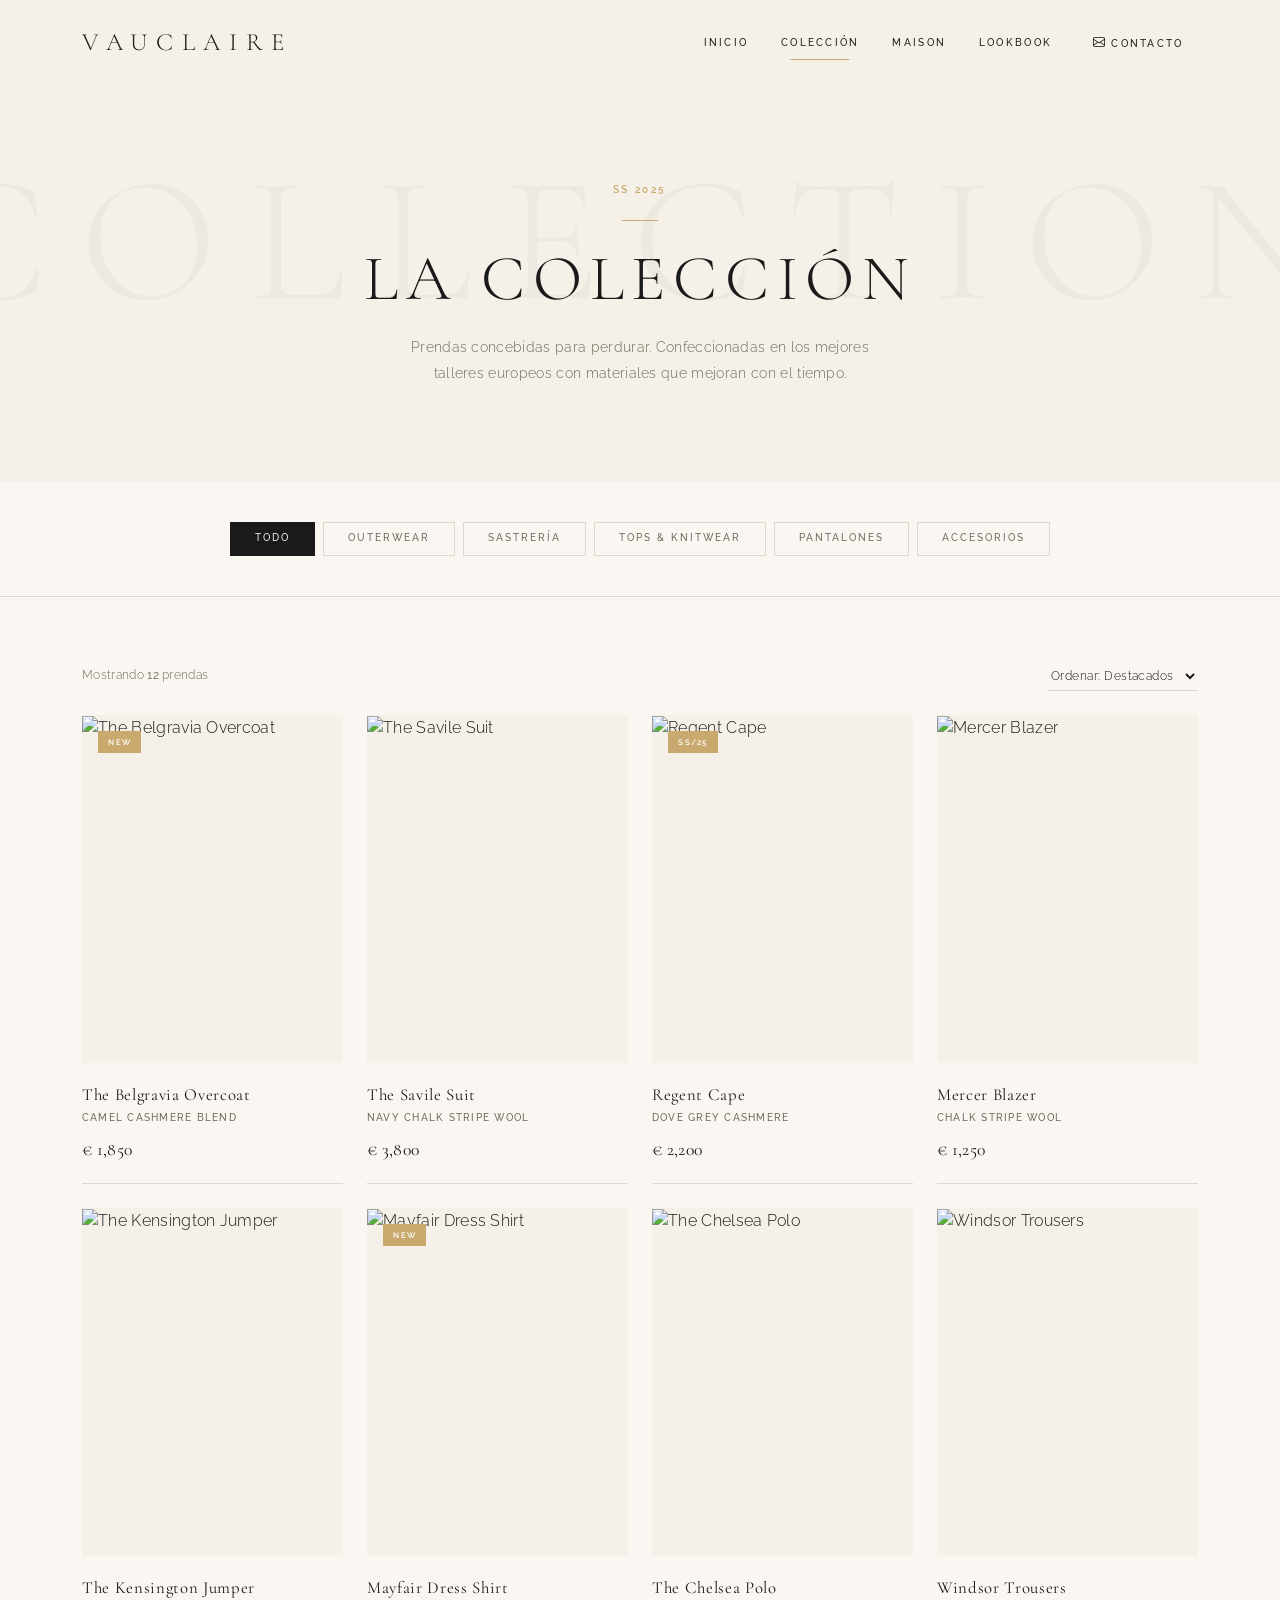
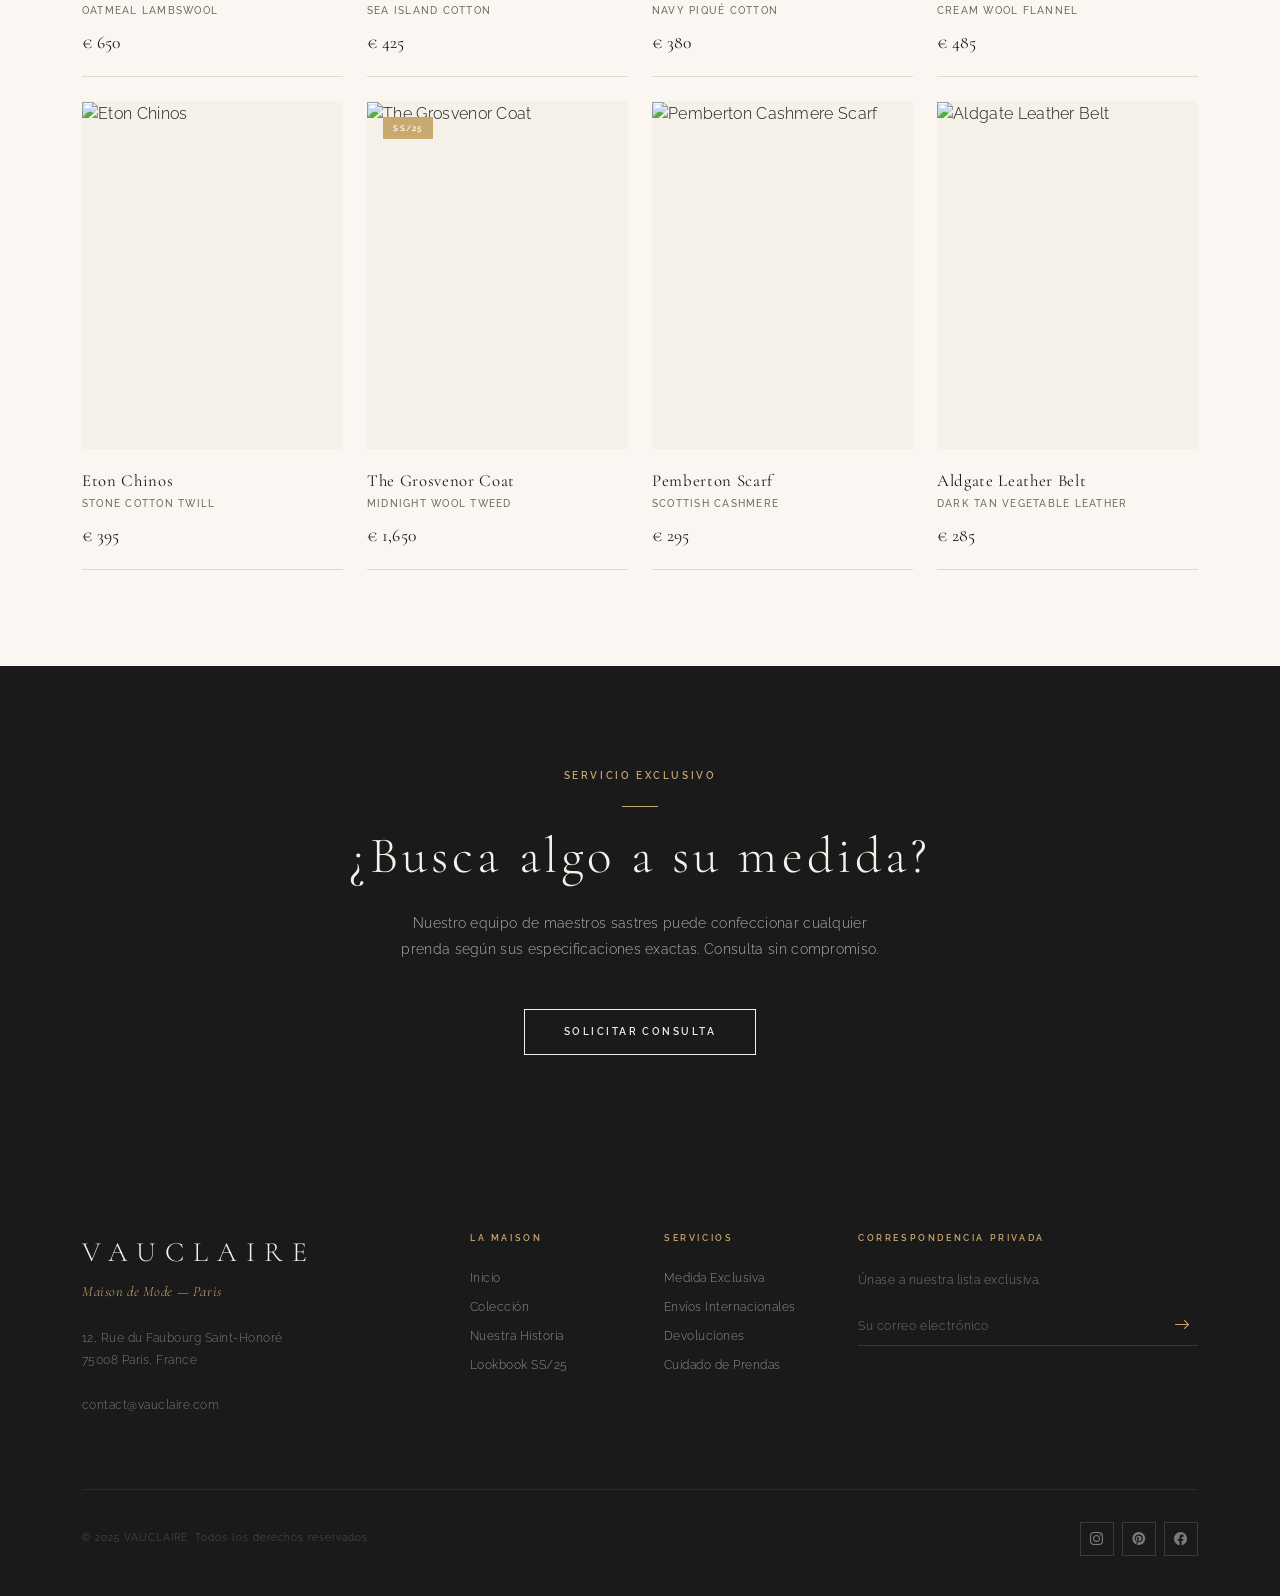
==== catalogo.html @ 4f6cea2f "feat: sitio VAUCLAIRE - tienda de ropa old money con Bootstrap 5 - Landing page con hero split-scree" ====
<!DOCTYPE html>
<html lang="es">
<head>
  <meta charset="UTF-8" />
  <meta name="viewport" content="width=device-width, initial-scale=1.0" />
  <meta name="description" content="VAUCLAIRE — Colección SS 2025. Prendas de lujo: abrigos, blazers, knitwear y accesorios premium." />
  <title>Colección — VAUCLAIRE</title>

  <link href="https://cdn.jsdelivr.net/npm/bootstrap@5.3.2/dist/css/bootstrap.min.css" rel="stylesheet" />
  <link href="https://cdn.jsdelivr.net/npm/bootstrap-icons@1.11.3/font/bootstrap-icons.min.css" rel="stylesheet" />
  <link href="https://fonts.googleapis.com/css2?family=Cormorant+Garamond:ital,wght@0,300;0,400;0,600;1,300;1,400&family=Raleway:wght@300;400;500;600&display=swap" rel="stylesheet" />
  <link href="css/style.css" rel="stylesheet" />
</head>
<body>

  <!-- NAVBAR -->
  <nav class="navbar navbar-expand-lg navbar-vauclaire fixed-top">
    <div class="container">
      <a class="brand-logo" href="index.html">VAUCLAIRE</a>
      <button class="nav-toggler d-lg-none" type="button"
        data-bs-toggle="collapse" data-bs-target="#mainNav"
        aria-controls="mainNav" aria-expanded="false" aria-label="Menú">
        <span></span><span></span><span></span>
      </button>
      <div class="collapse navbar-collapse" id="mainNav">
        <ul class="navbar-nav ms-auto align-items-lg-center gap-lg-1">
          <li class="nav-item"><a class="nav-link" href="index.html">Inicio</a></li>
          <li class="nav-item"><a class="nav-link active" href="catalogo.html">Colección</a></li>
          <li class="nav-item"><a class="nav-link" href="nosotros.html">Maison</a></li>
          <li class="nav-item"><a class="nav-link" href="lookbook.html">Lookbook</a></li>
          <li class="nav-item ms-lg-2"><a class="nav-link" href="index.html#contacto"><i class="bi bi-envelope me-1" style="font-size:0.75rem;"></i>Contacto</a></li>
        </ul>
      </div>
    </div>
  </nav>

  <!-- PAGE HEADER -->
  <header class="page-header">
    <span class="page-header-ghost" aria-hidden="true">COLLECTION</span>
    <div class="container position-relative" style="z-index:1;">
      <span class="label-caps">SS 2025</span>
      <div class="divider-gold"></div>
      <h1 class="page-header-title">La Colección</h1>
      <p class="body-text mt-3 mx-auto" style="max-width:480px;">
        Prendas concebidas para perdurar. Confeccionadas en los mejores talleres
        europeos con materiales que mejoran con el tiempo.
      </p>
    </div>
  </header>

  <!-- FILTER BAR -->
  <section class="bg-cream-light py-0" style="border-bottom:1px solid var(--border);">
    <div class="container">
      <div class="filter-bar" role="group" aria-label="Filtros de categoría">
        <button class="filter-btn active" data-filter="all">Todo</button>
        <button class="filter-btn" data-filter="outerwear">Outerwear</button>
        <button class="filter-btn" data-filter="formal">Sastrería</button>
        <button class="filter-btn" data-filter="tops">Tops &amp; Knitwear</button>
        <button class="filter-btn" data-filter="bottoms">Pantalones</button>
        <button class="filter-btn" data-filter="accessories">Accesorios</button>
      </div>
    </div>
  </section>

  <!-- PRODUCT GRID -->
  <section class="bg-cream-light py-5" style="padding: 4rem 0 6rem !important;">
    <div class="container">

      <!-- Sort bar -->
      <div class="d-flex justify-content-between align-items-center mb-4 fade-up">
        <p class="body-text mb-0" style="font-size:0.75rem;">
          Mostrando <strong id="productCount">12</strong> prendas
        </p>
        <select class="form-v" style="width:auto;font-size:0.72rem;padding:0.4rem 0;cursor:pointer;">
          <option>Ordenar: Destacados</option>
          <option>Precio: Mayor a Menor</option>
          <option>Precio: Menor a Mayor</option>
          <option>Nuevos Primero</option>
        </select>
      </div>

      <div class="row g-4" id="productGrid">

        <!-- 1 -->
        <div class="col-lg-3 col-md-4 col-6 catalog-item fade-up" data-category="outerwear">
          <div class="product-card">
            <div class="product-img-wrap">
              <span class="product-badge">New</span>
              <img src="https://images.unsplash.com/photo-1539109136881-3be0616acf4b?auto=format&fit=crop&w=500&h=667&q=85" alt="The Belgravia Overcoat" loading="lazy" />
              <a href="#" class="product-actions">Añadir al Deseo</a>
            </div>
            <div class="product-info">
              <p class="product-name">The Belgravia Overcoat</p>
              <p class="product-material">Camel Cashmere Blend</p>
              <span class="product-price">€ 1,850</span>
            </div>
          </div>
        </div>

        <!-- 2 -->
        <div class="col-lg-3 col-md-4 col-6 catalog-item fade-up fade-up-d1" data-category="formal">
          <div class="product-card">
            <div class="product-img-wrap">
              <img src="https://images.unsplash.com/photo-1617922001439-4a2e6562f328?auto=format&fit=crop&w=500&h=667&q=85" alt="The Savile Suit" loading="lazy" />
              <a href="#" class="product-actions">Añadir al Deseo</a>
            </div>
            <div class="product-info">
              <p class="product-name">The Savile Suit</p>
              <p class="product-material">Navy Chalk Stripe Wool</p>
              <span class="product-price">€ 3,800</span>
            </div>
          </div>
        </div>

        <!-- 3 -->
        <div class="col-lg-3 col-md-4 col-6 catalog-item fade-up fade-up-d2" data-category="outerwear">
          <div class="product-card">
            <div class="product-img-wrap">
              <span class="product-badge">SS/25</span>
              <img src="https://images.unsplash.com/photo-1515886657613-9f3515b0c78f?auto=format&fit=crop&w=500&h=667&q=85" alt="Regent Cape" loading="lazy" />
              <a href="#" class="product-actions">Añadir al Deseo</a>
            </div>
            <div class="product-info">
              <p class="product-name">Regent Cape</p>
              <p class="product-material">Dove Grey Cashmere</p>
              <span class="product-price">€ 2,200</span>
            </div>
          </div>
        </div>

        <!-- 4 -->
        <div class="col-lg-3 col-md-4 col-6 catalog-item fade-up fade-up-d3" data-category="formal">
          <div class="product-card">
            <div class="product-img-wrap">
              <img src="https://images.unsplash.com/photo-1507003211169-0a1dd7228f2d?auto=format&fit=crop&w=500&h=667&q=85" alt="Mercer Blazer" loading="lazy" />
              <a href="#" class="product-actions">Añadir al Deseo</a>
            </div>
            <div class="product-info">
              <p class="product-name">Mercer Blazer</p>
              <p class="product-material">Chalk Stripe Wool</p>
              <span class="product-price">€ 1,250</span>
            </div>
          </div>
        </div>

        <!-- 5 -->
        <div class="col-lg-3 col-md-4 col-6 catalog-item fade-up" data-category="tops">
          <div class="product-card">
            <div class="product-img-wrap">
              <img src="https://images.unsplash.com/photo-1490481651871-ab68de25d43d?auto=format&fit=crop&w=500&h=667&q=85" alt="The Kensington Jumper" loading="lazy" />
              <a href="#" class="product-actions">Añadir al Deseo</a>
            </div>
            <div class="product-info">
              <p class="product-name">The Kensington Jumper</p>
              <p class="product-material">Oatmeal Lambswool</p>
              <span class="product-price">€ 650</span>
            </div>
          </div>
        </div>

        <!-- 6 -->
        <div class="col-lg-3 col-md-4 col-6 catalog-item fade-up fade-up-d1" data-category="tops">
          <div class="product-card">
            <div class="product-img-wrap">
              <span class="product-badge">New</span>
              <img src="https://images.unsplash.com/photo-1469334031218-e382a71b716b?auto=format&fit=crop&w=500&h=667&q=85" alt="Mayfair Dress Shirt" loading="lazy" />
              <a href="#" class="product-actions">Añadir al Deseo</a>
            </div>
            <div class="product-info">
              <p class="product-name">Mayfair Dress Shirt</p>
              <p class="product-material">Sea Island Cotton</p>
              <span class="product-price">€ 425</span>
            </div>
          </div>
        </div>

        <!-- 7 -->
        <div class="col-lg-3 col-md-4 col-6 catalog-item fade-up fade-up-d2" data-category="tops">
          <div class="product-card">
            <div class="product-img-wrap">
              <img src="https://images.unsplash.com/photo-1485230895905-ec40ba36b9bc?auto=format&fit=crop&w=500&h=667&q=85" alt="The Chelsea Polo" loading="lazy" />
              <a href="#" class="product-actions">Añadir al Deseo</a>
            </div>
            <div class="product-info">
              <p class="product-name">The Chelsea Polo</p>
              <p class="product-material">Navy Piqué Cotton</p>
              <span class="product-price">€ 380</span>
            </div>
          </div>
        </div>

        <!-- 8 -->
        <div class="col-lg-3 col-md-4 col-6 catalog-item fade-up fade-up-d3" data-category="bottoms">
          <div class="product-card">
            <div class="product-img-wrap">
              <img src="https://images.unsplash.com/photo-1558618666-fcd25c85cd64?auto=format&fit=crop&w=500&h=667&q=85" alt="Windsor Trousers" loading="lazy" />
              <a href="#" class="product-actions">Añadir al Deseo</a>
            </div>
            <div class="product-info">
              <p class="product-name">Windsor Trousers</p>
              <p class="product-material">Cream Wool Flannel</p>
              <span class="product-price">€ 485</span>
            </div>
          </div>
        </div>

        <!-- 9 -->
        <div class="col-lg-3 col-md-4 col-6 catalog-item fade-up" data-category="bottoms">
          <div class="product-card">
            <div class="product-img-wrap">
              <img src="https://images.unsplash.com/photo-1521572163474-6864f9cf17ab?auto=format&fit=crop&w=500&h=667&q=85" alt="Eton Chinos" loading="lazy" />
              <a href="#" class="product-actions">Añadir al Deseo</a>
            </div>
            <div class="product-info">
              <p class="product-name">Eton Chinos</p>
              <p class="product-material">Stone Cotton Twill</p>
              <span class="product-price">€ 395</span>
            </div>
          </div>
        </div>

        <!-- 10 -->
        <div class="col-lg-3 col-md-4 col-6 catalog-item fade-up fade-up-d1" data-category="outerwear">
          <div class="product-card">
            <div class="product-img-wrap">
              <span class="product-badge">SS/25</span>
              <img src="https://images.unsplash.com/photo-1544022613-e87ca65cd4f6?auto=format&fit=crop&w=500&h=667&q=85" alt="The Grosvenor Coat" loading="lazy" />
              <a href="#" class="product-actions">Añadir al Deseo</a>
            </div>
            <div class="product-info">
              <p class="product-name">The Grosvenor Coat</p>
              <p class="product-material">Midnight Wool Tweed</p>
              <span class="product-price">€ 1,650</span>
            </div>
          </div>
        </div>

        <!-- 11 -->
        <div class="col-lg-3 col-md-4 col-6 catalog-item fade-up fade-up-d2" data-category="accessories">
          <div class="product-card">
            <div class="product-img-wrap">
              <img src="https://images.unsplash.com/photo-1548036328-c9fa89d128fa?auto=format&fit=crop&w=500&h=667&q=85" alt="Pemberton Cashmere Scarf" loading="lazy" />
              <a href="#" class="product-actions">Añadir al Deseo</a>
            </div>
            <div class="product-info">
              <p class="product-name">Pemberton Scarf</p>
              <p class="product-material">Scottish Cashmere</p>
              <span class="product-price">€ 295</span>
            </div>
          </div>
        </div>

        <!-- 12 -->
        <div class="col-lg-3 col-md-4 col-6 catalog-item fade-up fade-up-d3" data-category="accessories">
          <div class="product-card">
            <div class="product-img-wrap">
              <img src="https://images.unsplash.com/photo-1560769629-975ec94e6a86?auto=format&fit=crop&w=500&h=667&q=85" alt="Aldgate Leather Belt" loading="lazy" />
              <a href="#" class="product-actions">Añadir al Deseo</a>
            </div>
            <div class="product-info">
              <p class="product-name">Aldgate Leather Belt</p>
              <p class="product-material">Dark Tan Vegetable Leather</p>
              <span class="product-price">€ 285</span>
            </div>
          </div>
        </div>

      </div><!-- /row -->
    </div>
  </section>

  <!-- CTA BANNER -->
  <section class="quote-band">
    <div class="container text-center fade-up">
      <span class="label-caps">Servicio Exclusivo</span>
      <div class="divider-gold"></div>
      <h2 class="section-title-light mb-4">¿Busca algo a su medida?</h2>
      <p class="body-text text-cream mx-auto mb-5" style="max-width:480px;color:rgba(245,240,232,0.7) !important;">
        Nuestro equipo de maestros sastres puede confeccionar cualquier prenda
        según sus especificaciones exactas. Consulta sin compromiso.
      </p>
      <a href="index.html#contacto" class="btn-v btn-v-cream">Solicitar Consulta</a>
    </div>
  </section>

  <!-- FOOTER -->
  <footer class="footer-v">
    <div class="container">
      <div class="row g-5">
        <div class="col-lg-4 col-md-6">
          <span class="footer-brand">VAUCLAIRE</span>
          <p class="footer-tagline mb-4">Maison de Mode — Paris</p>
          <p class="footer-address">
            12, Rue du Faubourg Saint-Honoré<br>
            75008 Paris, France<br><br>
            contact@vauclaire.com
          </p>
        </div>
        <div class="col-lg-2 col-md-6">
          <span class="footer-heading">La Maison</span>
          <a class="footer-link" href="index.html">Inicio</a>
          <a class="footer-link" href="catalogo.html">Colección</a>
          <a class="footer-link" href="nosotros.html">Nuestra Historia</a>
          <a class="footer-link" href="lookbook.html">Lookbook SS/25</a>
        </div>
        <div class="col-lg-2 col-md-6">
          <span class="footer-heading">Servicios</span>
          <a class="footer-link" href="#">Medida Exclusiva</a>
          <a class="footer-link" href="#">Envíos Internacionales</a>
          <a class="footer-link" href="#">Devoluciones</a>
          <a class="footer-link" href="#">Cuidado de Prendas</a>
        </div>
        <div class="col-lg-4 col-md-6">
          <span class="footer-heading">Correspondencia Privada</span>
          <p class="footer-address mb-3">Únase a nuestra lista exclusiva.</p>
          <div class="d-flex" style="border-bottom:1px solid rgba(245,240,232,0.15);">
            <input type="email" placeholder="Su correo electrónico"
              style="background:transparent;border:none;color:var(--cream);font-family:var(--font-sans);font-size:0.78rem;font-weight:300;letter-spacing:0.05em;padding:0.6rem 0;outline:none;flex:1;" />
            <button style="background:transparent;border:none;color:var(--gold);cursor:pointer;padding:0 0.5rem;">
              <i class="bi bi-arrow-right"></i>
            </button>
          </div>
        </div>
      </div>
      <div class="footer-bottom d-flex flex-column flex-md-row justify-content-between align-items-center gap-3">
        <p class="footer-copy mb-0">© 2025 VAUCLAIRE. Todos los derechos reservados.</p>
        <div class="d-flex">
          <a href="#" class="social-btn"><i class="bi bi-instagram"></i></a>
          <a href="#" class="social-btn"><i class="bi bi-pinterest"></i></a>
          <a href="#" class="social-btn"><i class="bi bi-facebook"></i></a>
        </div>
      </div>
    </div>
  </footer>

  <script src="https://cdn.jsdelivr.net/npm/bootstrap@5.3.2/dist/js/bootstrap.bundle.min.js"></script>
  <script src="js/main.js"></script>
</body>
</html>
---- css/style.css ----
/* =============================================
   VAUCLAIRE — Maison de Mode
   Custom Stylesheet · Bootstrap 5.3
   Old Money · Luxury Minimalism
   ============================================= */

:root {
  --cream:       #F5F0E8;
  --cream-light: #FAF7F2;
  --cream-dark:  #EDE5D8;
  --black:       #1A1A1A;
  --black-soft:  #2C2C2C;
  --gold:        #C9A96E;
  --gold-dark:   #A88850;
  --warm-gray:   #6B6B5A;
  --border:      #E0D8CC;
  --white:       #FFFFFF;

  --font-serif:  'Cormorant Garamond', Georgia, serif;
  --font-sans:   'Raleway', sans-serif;

  --ease-slow: 0.6s cubic-bezier(0.4, 0, 0.2, 1);
  --ease-med:  0.3s cubic-bezier(0.4, 0, 0.2, 1);
}

/* ---- Base ---- */
html { scroll-behavior: smooth; }

body {
  font-family: var(--font-sans);
  background-color: var(--cream-light);
  color: var(--black);
  font-size: 16px;
  font-weight: 300;
  letter-spacing: 0.02em;
  overflow-x: hidden;
}

/* ---- Typography ---- */
h1, h2, h3, h4, h5, h6 {
  font-family: var(--font-serif);
  font-weight: 300;
  letter-spacing: 0.05em;
  line-height: 1.2;
}

.label-caps {
  font-family: var(--font-sans);
  font-size: 0.65rem;
  font-weight: 600;
  letter-spacing: 0.25em;
  text-transform: uppercase;
  color: var(--gold);
}

.section-title {
  font-family: var(--font-serif);
  font-size: clamp(2rem, 4vw, 3.2rem);
  font-weight: 300;
  letter-spacing: 0.08em;
  color: var(--black);
  line-height: 1.15;
}

.section-title-light {
  font-family: var(--font-serif);
  font-size: clamp(2rem, 4vw, 3.2rem);
  font-weight: 300;
  letter-spacing: 0.08em;
  color: var(--cream);
  line-height: 1.15;
}

.body-text {
  font-size: 0.9rem;
  font-weight: 300;
  line-height: 1.8;
  color: var(--warm-gray);
}

/* ---- Dividers ---- */
.divider-gold {
  width: 36px;
  height: 1px;
  background: var(--gold);
  display: block;
  margin: 1.25rem auto;
}

.divider-gold-left {
  width: 36px;
  height: 1px;
  background: var(--gold);
  display: block;
  margin: 1.25rem 0;
}

/* ---- Navbar ---- */
.navbar-vauclaire {
  background: transparent;
  padding: 1.5rem 0;
  transition: background var(--ease-med), padding var(--ease-med), box-shadow var(--ease-med);
  z-index: 1050;
}

.navbar-vauclaire.scrolled {
  background: var(--cream);
  padding: 0.8rem 0;
  box-shadow: 0 1px 0 var(--border);
}

.brand-logo {
  font-family: var(--font-serif);
  font-size: 1.55rem;
  font-weight: 300;
  letter-spacing: 0.35em;
  color: var(--black) !important;
  text-decoration: none;
  text-transform: uppercase;
}

.navbar-vauclaire .nav-link {
  font-family: var(--font-sans);
  font-size: 0.65rem;
  font-weight: 500;
  letter-spacing: 0.22em;
  text-transform: uppercase;
  color: var(--black) !important;
  padding: 0.5rem 0.9rem !important;
  position: relative;
  transition: color var(--ease-med);
}

.navbar-vauclaire .nav-link::after {
  content: '';
  position: absolute;
  bottom: -2px;
  left: 50%;
  transform: translateX(-50%);
  width: 0;
  height: 1px;
  background: var(--gold);
  transition: width var(--ease-med);
}

.navbar-vauclaire .nav-link:hover::after,
.navbar-vauclaire .nav-link.active::after {
  width: 55%;
}

.nav-toggler {
  background: none;
  border: none;
  padding: 0;
  cursor: pointer;
}

.nav-toggler span {
  display: block;
  background: var(--black);
  height: 1px;
  margin: 6px 0;
  transition: width var(--ease-med);
}

.nav-toggler span:nth-child(1) { width: 24px; }
.nav-toggler span:nth-child(2) { width: 24px; }
.nav-toggler span:nth-child(3) { width: 16px; }
.nav-toggler:hover span { width: 24px !important; }

/* ---- Buttons ---- */
.btn-v {
  font-family: var(--font-sans);
  font-size: 0.62rem;
  font-weight: 600;
  letter-spacing: 0.25em;
  text-transform: uppercase;
  color: var(--black);
  background: transparent;
  border: 1px solid var(--black);
  padding: 0.9rem 2.4rem;
  border-radius: 0;
  transition: all var(--ease-med);
  text-decoration: none;
  display: inline-block;
  cursor: pointer;
}

.btn-v:hover, .btn-v:focus {
  background: var(--black);
  color: var(--cream);
}

.btn-v-gold {
  color: var(--gold);
  border-color: var(--gold);
}

.btn-v-gold:hover, .btn-v-gold:focus {
  background: var(--gold);
  color: var(--white);
  border-color: var(--gold);
}

.btn-v-solid {
  background: var(--black);
  color: var(--cream);
  border-color: var(--black);
}

.btn-v-solid:hover, .btn-v-solid:focus {
  background: transparent;
  color: var(--black);
}

.btn-v-cream {
  color: var(--cream);
  border-color: var(--cream);
}

.btn-v-cream:hover, .btn-v-cream:focus {
  background: var(--cream);
  color: var(--black);
}

/* ===========================
   HERO
   =========================== */
#hero {
  min-height: 100vh;
  display: flex;
  overflow: hidden;
}

.hero-text-col {
  flex: 0 0 50%;
  max-width: 50%;
  background-color: var(--cream);
  display: flex;
  flex-direction: column;
  justify-content: center;
  padding: 9rem 7% 5rem 8%;
  position: relative;
}

.hero-est {
  font-family: var(--font-sans);
  font-size: 0.6rem;
  font-weight: 600;
  letter-spacing: 0.3em;
  text-transform: uppercase;
  color: var(--gold);
  margin-bottom: 2rem;
}

.hero-brand {
  font-family: var(--font-serif);
  font-size: clamp(3.5rem, 6vw, 7rem);
  font-weight: 300;
  letter-spacing: 0.12em;
  text-transform: uppercase;
  line-height: 0.95;
  color: var(--black);
  margin-bottom: 1.5rem;
}

.hero-subtitle {
  font-family: var(--font-serif);
  font-style: italic;
  font-size: clamp(1rem, 1.8vw, 1.25rem);
  color: var(--warm-gray);
  letter-spacing: 0.03em;
  line-height: 1.5;
  margin-bottom: 2.5rem;
  max-width: 380px;
}

.hero-image-col {
  flex: 0 0 50%;
  max-width: 50%;
  position: relative;
  overflow: hidden;
  background-color: var(--black-soft);
}

.hero-image-col img {
  width: 100%;
  height: 100%;
  object-fit: cover;
  object-position: center top;
  transition: transform 1s ease;
}

.hero-image-col:hover img {
  transform: scale(1.04);
}

.hero-img-overlay {
  position: absolute;
  inset: 0;
  background: linear-gradient(135deg, rgba(26,26,26,0.12) 0%, transparent 60%);
  pointer-events: none;
}

.hero-scroll-hint {
  position: absolute;
  bottom: 2.5rem;
  left: 0;
  right: 0;
  display: flex;
  flex-direction: column;
  align-items: center;
  gap: 0.5rem;
  opacity: 0.5;
}

.hero-scroll-hint span {
  font-size: 0.55rem;
  letter-spacing: 0.22em;
  text-transform: uppercase;
  font-weight: 500;
  color: var(--warm-gray);
}

.hero-scroll-line {
  width: 1px;
  height: 40px;
  background: var(--gold);
  animation: scrollLine 1.8s ease-in-out infinite;
}

@keyframes scrollLine {
  0%, 100% { transform: scaleY(0); transform-origin: top; }
  50% { transform: scaleY(1); transform-origin: top; }
}

/* ===========================
   TAGLINE BAND
   =========================== */
.tagline-band {
  background: var(--black);
  padding: 1.25rem 0;
  overflow: hidden;
  white-space: nowrap;
}

.tagline-scroll {
  display: inline-block;
  animation: marquee 30s linear infinite;
  font-family: var(--font-serif);
  font-style: italic;
  font-size: 0.85rem;
  letter-spacing: 0.08em;
  color: rgba(245, 240, 232, 0.45);
}

.tagline-scroll span {
  color: var(--gold);
  margin: 0 2rem;
}

@keyframes marquee {
  from { transform: translateX(0); }
  to   { transform: translateX(-50%); }
}

/* ===========================
   PARALLAX CARDS
   =========================== */
.parallax-section {
  background-color: var(--cream-light);
  padding: 6rem 0;
}

.parallax-card {
  position: relative;
  height: 68vh;
  min-height: 420px;
  overflow: hidden;
  cursor: pointer;
}

.parallax-bg {
  position: absolute;
  inset: -20% 0;
  background-size: cover;
  background-position: center;
  background-attachment: fixed;
  transition: transform var(--ease-slow);
  width: 100%;
  height: 140%;
}

.parallax-overlay {
  position: absolute;
  inset: 0;
  background: linear-gradient(
    to top,
    rgba(26, 26, 26, 0.88) 0%,
    rgba(26, 26, 26, 0.3) 55%,
    rgba(26, 26, 26, 0.05) 100%
  );
  transition: background var(--ease-med);
}

.parallax-card:hover .parallax-overlay {
  background: linear-gradient(
    to top,
    rgba(26, 26, 26, 0.93) 0%,
    rgba(26, 26, 26, 0.45) 55%,
    rgba(26, 26, 26, 0.12) 100%
  );
}

.parallax-content {
  position: absolute;
  bottom: 2.5rem;
  left: 2rem;
  right: 2rem;
  z-index: 2;
  transform: translateY(8px);
  transition: transform var(--ease-med);
}

.parallax-card:hover .parallax-content {
  transform: translateY(0);
}

.parallax-cat {
  font-family: var(--font-sans);
  font-size: 0.58rem;
  font-weight: 600;
  letter-spacing: 0.25em;
  text-transform: uppercase;
  color: var(--gold);
  margin-bottom: 0.6rem;
  display: block;
}

.parallax-content h3 {
  font-family: var(--font-serif);
  font-size: clamp(1.5rem, 3vw, 2rem);
  font-weight: 300;
  letter-spacing: 0.07em;
  color: var(--white);
  margin-bottom: 0.8rem;
}

.parallax-content p {
  font-size: 0.82rem;
  font-weight: 300;
  color: rgba(245, 240, 232, 0.75);
  line-height: 1.65;
  margin-bottom: 1.25rem;
  max-width: 300px;
}

/* ===========================
   FEATURED PRODUCTS
   =========================== */
.product-card {
  border: none;
  border-radius: 0;
  background: transparent;
  transition: transform var(--ease-med);
}

.product-card:hover {
  transform: translateY(-5px);
}

.product-img-wrap {
  overflow: hidden;
  aspect-ratio: 3 / 4;
  background-color: var(--cream);
  position: relative;
}

.product-img-wrap img {
  width: 100%;
  height: 100%;
  object-fit: cover;
  transition: transform var(--ease-slow);
}

.product-card:hover .product-img-wrap img {
  transform: scale(1.06);
}

.product-badge {
  position: absolute;
  top: 1rem;
  left: 1rem;
  background: var(--gold);
  color: var(--white);
  font-family: var(--font-sans);
  font-size: 0.52rem;
  font-weight: 600;
  letter-spacing: 0.14em;
  text-transform: uppercase;
  padding: 0.3rem 0.65rem;
}

.product-actions {
  position: absolute;
  bottom: 0;
  left: 0;
  right: 0;
  background: var(--black);
  color: var(--cream);
  font-family: var(--font-sans);
  font-size: 0.6rem;
  font-weight: 600;
  letter-spacing: 0.2em;
  text-transform: uppercase;
  text-align: center;
  padding: 0.9rem;
  transform: translateY(100%);
  transition: transform var(--ease-med);
  text-decoration: none;
}

.product-card:hover .product-actions {
  transform: translateY(0);
}

.product-info {
  padding: 1.2rem 0;
  border-bottom: 1px solid var(--border);
}

.product-name {
  font-family: var(--font-serif);
  font-size: 1.05rem;
  font-weight: 400;
  letter-spacing: 0.04em;
  color: var(--black);
  margin-bottom: 0.2rem;
}

.product-material {
  font-family: var(--font-sans);
  font-size: 0.65rem;
  font-weight: 500;
  letter-spacing: 0.12em;
  text-transform: uppercase;
  color: var(--warm-gray);
  margin-bottom: 0.7rem;
}

.product-price {
  font-family: var(--font-serif);
  font-size: 1.1rem;
  font-weight: 400;
  color: var(--black);
}

/* ===========================
   QUOTE BAND
   =========================== */
.quote-band {
  background: var(--black);
  padding: 6rem 0;
  text-align: center;
}

.quote-band blockquote {
  font-family: var(--font-serif);
  font-style: italic;
  font-size: clamp(1.3rem, 2.8vw, 2rem);
  font-weight: 300;
  color: var(--cream);
  letter-spacing: 0.04em;
  line-height: 1.7;
  max-width: 750px;
  margin: 0 auto;
}

.quote-band cite {
  font-family: var(--font-sans);
  font-size: 0.62rem;
  letter-spacing: 0.22em;
  text-transform: uppercase;
  color: var(--gold);
  font-style: normal;
  display: block;
  margin-top: 1.75rem;
}

/* ===========================
   SPLIT STORY
   =========================== */
.split-story {
  display: grid;
  grid-template-columns: 1fr 1fr;
  min-height: 580px;
}

.split-story-img {
  overflow: hidden;
}

.split-story-img img {
  width: 100%;
  height: 100%;
  object-fit: cover;
  transition: transform var(--ease-slow);
}

.split-story-img:hover img {
  transform: scale(1.04);
}

.split-story-body {
  background: var(--cream);
  display: flex;
  flex-direction: column;
  justify-content: center;
  padding: 6rem 8%;
}

/* ===========================
   CONTACT / NEWSLETTER
   =========================== */
.contact-section {
  background-color: var(--cream-dark);
  padding: 7rem 0;
}

.form-v {
  background: transparent;
  border: none;
  border-bottom: 1px solid var(--border);
  border-radius: 0;
  padding: 0.8rem 0;
  font-family: var(--font-sans);
  font-size: 0.85rem;
  font-weight: 300;
  color: var(--black);
  letter-spacing: 0.04em;
  transition: border-color var(--ease-med);
  width: 100%;
}

.form-v:focus {
  background: transparent;
  box-shadow: none;
  border-bottom-color: var(--gold);
  outline: none;
}

.form-v::placeholder {
  color: var(--warm-gray);
  font-size: 0.75rem;
  letter-spacing: 0.12em;
  text-transform: uppercase;
}

.form-label-v {
  font-family: var(--font-sans);
  font-size: 0.6rem;
  font-weight: 600;
  letter-spacing: 0.22em;
  text-transform: uppercase;
  color: var(--warm-gray);
  margin-bottom: 0.3rem;
  display: block;
}

.form-group-v {
  margin-bottom: 2rem;
}

textarea.form-v {
  resize: none;
  min-height: 90px;
}

/* ===========================
   FOOTER
   =========================== */
.footer-v {
  background-color: var(--black);
  padding: 5rem 0 2.5rem;
}

.footer-brand {
  font-family: var(--font-serif);
  font-size: 1.75rem;
  font-weight: 300;
  letter-spacing: 0.32em;
  color: var(--cream);
  text-transform: uppercase;
  display: block;
  margin-bottom: 0.5rem;
}

.footer-tagline {
  font-family: var(--font-serif);
  font-style: italic;
  color: var(--gold);
  font-size: 0.9rem;
  letter-spacing: 0.04em;
}

.footer-heading {
  font-family: var(--font-sans);
  font-size: 0.58rem;
  font-weight: 600;
  letter-spacing: 0.28em;
  text-transform: uppercase;
  color: var(--gold);
  margin-bottom: 1.5rem;
  display: block;
}

.footer-link {
  font-family: var(--font-sans);
  font-size: 0.78rem;
  font-weight: 300;
  color: rgba(245, 240, 232, 0.55);
  text-decoration: none;
  letter-spacing: 0.04em;
  display: block;
  margin-bottom: 0.65rem;
  transition: color var(--ease-med);
}

.footer-link:hover { color: var(--cream); }

.footer-address {
  font-family: var(--font-sans);
  font-size: 0.78rem;
  font-weight: 300;
  color: rgba(245, 240, 232, 0.45);
  line-height: 1.8;
  letter-spacing: 0.04em;
  font-style: normal;
}

.footer-bottom {
  border-top: 1px solid rgba(245, 240, 232, 0.08);
  padding-top: 2rem;
  margin-top: 3.5rem;
}

.footer-copy {
  font-family: var(--font-sans);
  font-size: 0.62rem;
  font-weight: 300;
  letter-spacing: 0.1em;
  color: rgba(245, 240, 232, 0.28);
}

.social-btn {
  display: inline-flex;
  align-items: center;
  justify-content: center;
  width: 34px;
  height: 34px;
  border: 1px solid rgba(245, 240, 232, 0.15);
  color: rgba(245, 240, 232, 0.45);
  text-decoration: none;
  font-size: 0.8rem;
  transition: all var(--ease-med);
  margin-left: 0.5rem;
}

.social-btn:hover {
  border-color: var(--gold);
  color: var(--gold);
}

/* ===========================
   PAGE HEADER
   =========================== */
.page-header {
  background-color: var(--cream);
  padding: 11rem 0 5rem;
  text-align: center;
  position: relative;
  overflow: hidden;
}

.page-header-ghost {
  position: absolute;
  font-family: var(--font-serif);
  font-size: clamp(5rem, 14vw, 14rem);
  font-weight: 300;
  color: rgba(26, 26, 26, 0.035);
  letter-spacing: 0.18em;
  white-space: nowrap;
  top: 50%;
  left: 50%;
  transform: translate(-50%, -50%);
  pointer-events: none;
  user-select: none;
}

.page-header-title {
  font-family: var(--font-serif);
  font-size: clamp(2.2rem, 5vw, 4rem);
  font-weight: 300;
  letter-spacing: 0.12em;
  text-transform: uppercase;
  color: var(--black);
  position: relative;
  z-index: 1;
}

/* ===========================
   CATALOG
   =========================== */
.filter-bar {
  display: flex;
  flex-wrap: wrap;
  gap: 0.5rem;
  justify-content: center;
  padding: 2.5rem 0;
}

.filter-btn {
  font-family: var(--font-sans);
  font-size: 0.62rem;
  font-weight: 500;
  letter-spacing: 0.2em;
  text-transform: uppercase;
  color: var(--warm-gray);
  background: transparent;
  border: 1px solid var(--border);
  padding: 0.55rem 1.5rem;
  border-radius: 0;
  cursor: pointer;
  transition: all var(--ease-med);
}

.filter-btn:hover,
.filter-btn.active {
  background: var(--black);
  border-color: var(--black);
  color: var(--cream);
}

/* ===========================
   ABOUT PAGE
   =========================== */
.heritage-line {
  position: relative;
  padding-left: 2.5rem;
}

.heritage-line::before {
  content: '';
  position: absolute;
  left: 0;
  top: 0;
  bottom: 0;
  width: 1px;
  background: linear-gradient(to bottom, transparent, var(--border) 10%, var(--border) 90%, transparent);
}

.timeline-item {
  position: relative;
  margin-bottom: 3.5rem;
  padding-left: 0.5rem;
}

.timeline-dot {
  position: absolute;
  left: -2.8rem;
  top: 0.4rem;
  width: 8px;
  height: 8px;
  border-radius: 50%;
  background: var(--gold);
  border: 2px solid var(--cream-light);
  outline: 1px solid var(--gold);
}

.timeline-year {
  font-family: var(--font-serif);
  font-size: 1.6rem;
  font-weight: 300;
  color: var(--gold);
  line-height: 1;
  margin-bottom: 0.4rem;
}

.timeline-title {
  font-family: var(--font-serif);
  font-size: 1.15rem;
  font-weight: 400;
  letter-spacing: 0.04em;
  margin-bottom: 0.5rem;
  color: var(--black);
}

.timeline-text {
  font-size: 0.84rem;
  font-weight: 300;
  color: var(--warm-gray);
  line-height: 1.75;
}

.value-tile {
  text-align: center;
  padding: 3rem 2rem;
  border: 1px solid var(--border);
  background: var(--cream);
  transition: all var(--ease-med);
}

.value-tile:hover {
  border-color: var(--gold);
  transform: translateY(-4px);
  box-shadow: 0 8px 32px rgba(201, 169, 110, 0.12);
}

.value-icon-wrap {
  width: 50px;
  height: 50px;
  margin: 0 auto 1.5rem;
  display: flex;
  align-items: center;
  justify-content: center;
  border: 1px solid var(--gold);
  color: var(--gold);
  font-size: 1.2rem;
}

/* ===========================
   LOOKBOOK
   =========================== */
.look-item {
  overflow: hidden;
  position: relative;
  cursor: pointer;
}

.look-item img {
  width: 100%;
  height: 100%;
  object-fit: cover;
  transition: transform var(--ease-slow);
  display: block;
}

.look-item:hover img {
  transform: scale(1.05);
}

.look-caption {
  position: absolute;
  bottom: 0;
  left: 0;
  right: 0;
  padding: 3rem 1.5rem 1.5rem;
  background: linear-gradient(to top, rgba(26,26,26,0.82) 0%, transparent 100%);
  color: var(--cream);
  opacity: 0;
  transform: translateY(8px);
  transition: all var(--ease-med);
}

.look-item:hover .look-caption {
  opacity: 1;
  transform: translateY(0);
}

.look-caption-number {
  font-family: var(--font-serif);
  font-size: 0.65rem;
  letter-spacing: 0.2em;
  color: var(--gold);
  text-transform: uppercase;
  display: block;
  margin-bottom: 0.3rem;
}

.look-caption-title {
  font-family: var(--font-serif);
  font-size: 1.15rem;
  font-weight: 300;
  letter-spacing: 0.06em;
}

/* ===========================
   HELPERS & UTILITIES
   =========================== */
.text-gold    { color: var(--gold) !important; }
.text-cream   { color: var(--cream) !important; }
.text-warm    { color: var(--warm-gray) !important; }
.bg-cream     { background-color: var(--cream) !important; }
.bg-cream-light { background-color: var(--cream-light) !important; }
.bg-black     { background-color: var(--black) !important; }
.bg-cream-dark { background-color: var(--cream-dark) !important; }
.border-gold  { border-color: var(--gold) !important; }

/* ===========================
   FADE-IN ANIMATIONS
   =========================== */
.fade-up {
  opacity: 0;
  transform: translateY(28px);
  transition: opacity 0.75s ease, transform 0.75s ease;
}

.fade-up.visible {
  opacity: 1;
  transform: none;
}

.fade-up-d1 { transition-delay: 0.1s; }
.fade-up-d2 { transition-delay: 0.2s; }
.fade-up-d3 { transition-delay: 0.3s; }
.fade-up-d4 { transition-delay: 0.4s; }

/* ===========================
   SCROLLBAR
   =========================== */
::-webkit-scrollbar { width: 3px; }
::-webkit-scrollbar-track { background: var(--cream); }
::-webkit-scrollbar-thumb { background: var(--gold); border-radius: 0; }

/* ===========================
   RESPONSIVE
   =========================== */
@media (max-width: 991.98px) {
  #hero {
    flex-direction: column;
  }
  .hero-text-col,
  .hero-image-col {
    flex: 0 0 100%;
    max-width: 100%;
  }
  .hero-text-col {
    padding: 8rem 7% 4rem;
    min-height: 55vh;
  }
  .hero-image-col {
    min-height: 60vw;
  }

  .split-story {
    grid-template-columns: 1fr;
  }
  .split-story-img {
    min-height: 50vw;
  }

  .parallax-bg {
    background-attachment: scroll;
    inset: 0;
    height: 100%;
  }
}

@media (max-width: 767.98px) {
  .hero-brand { font-size: 3rem; }

  .parallax-card {
    height: 55vh;
    min-height: 320px;
  }

  .parallax-content {
    left: 1.5rem;
    right: 1.5rem;
    bottom: 1.5rem;
  }

  .split-story-body {
    padding: 3.5rem 7%;
  }

  .footer-v .row > div {
    margin-bottom: 2.5rem;
  }
}

@media (max-width: 575.98px) {
  .hero-brand { font-size: 2.6rem; }
  .page-header { padding: 9rem 0 3.5rem; }
}
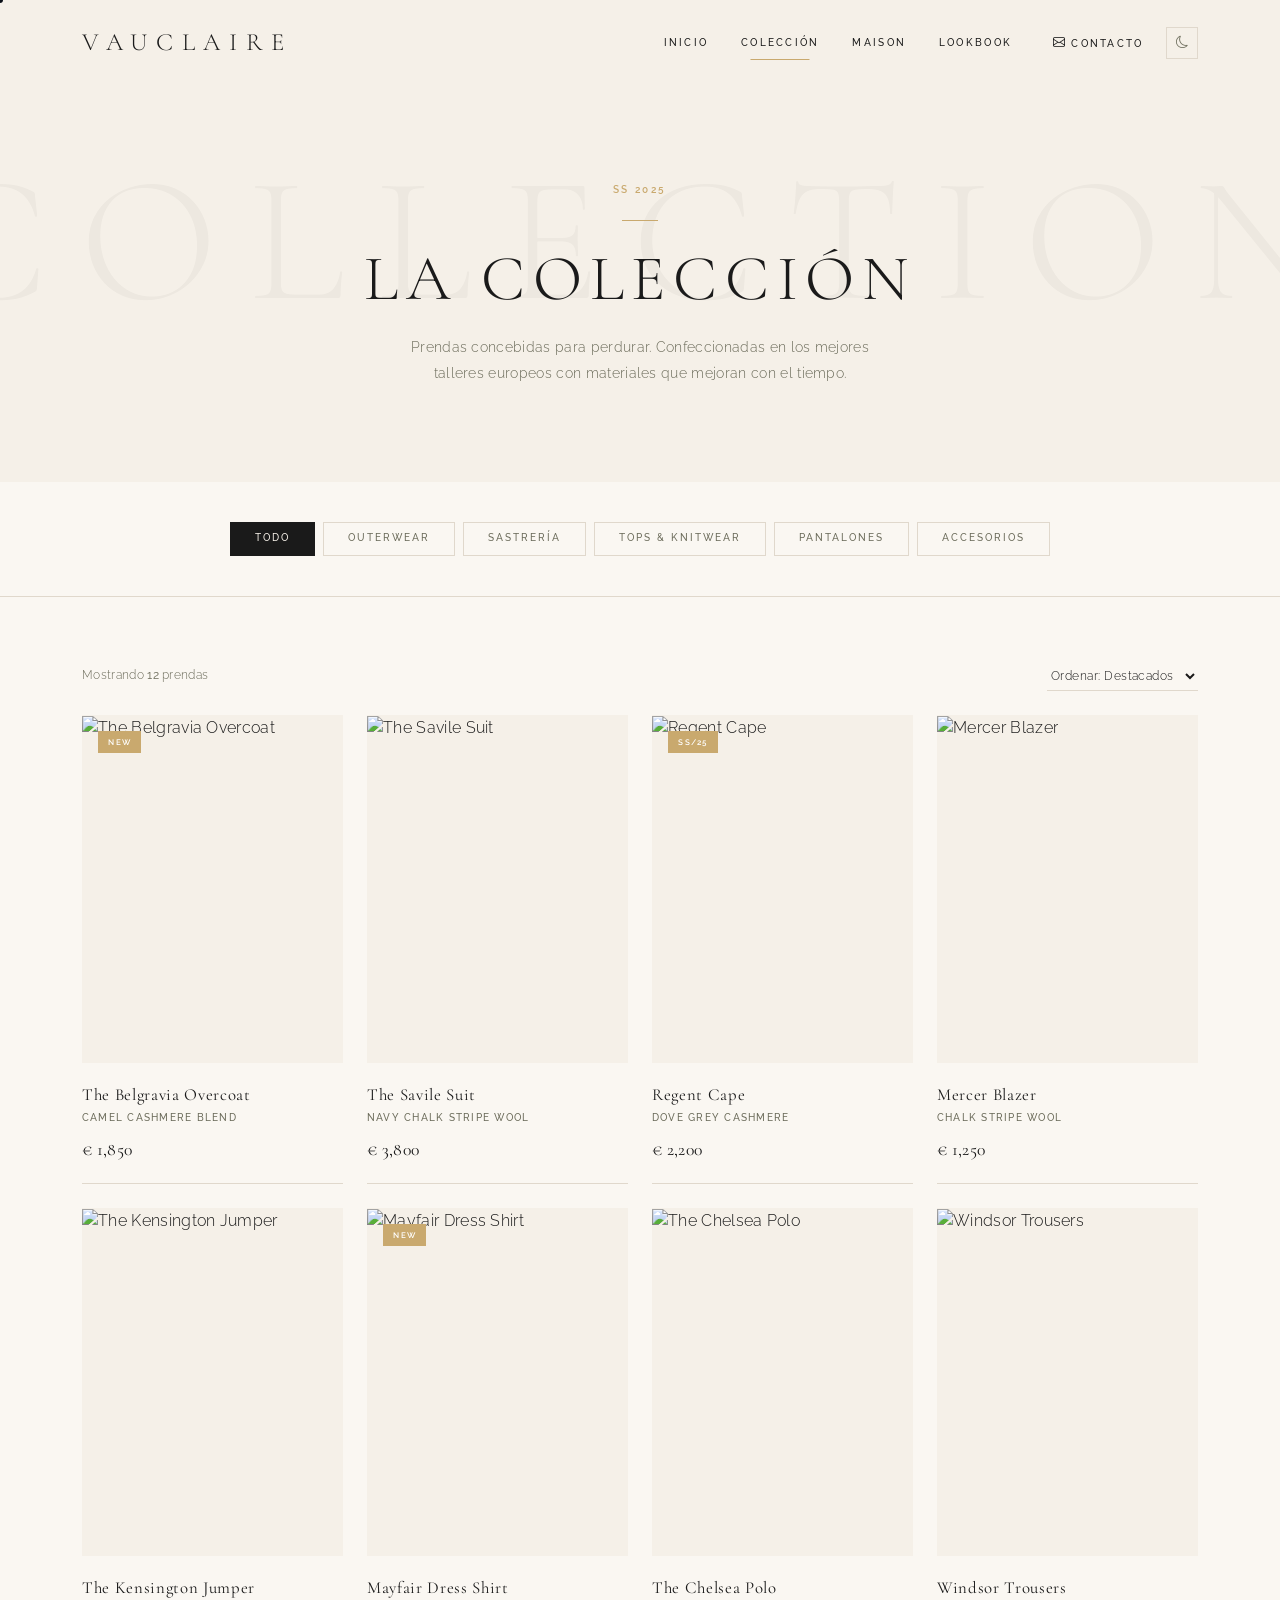
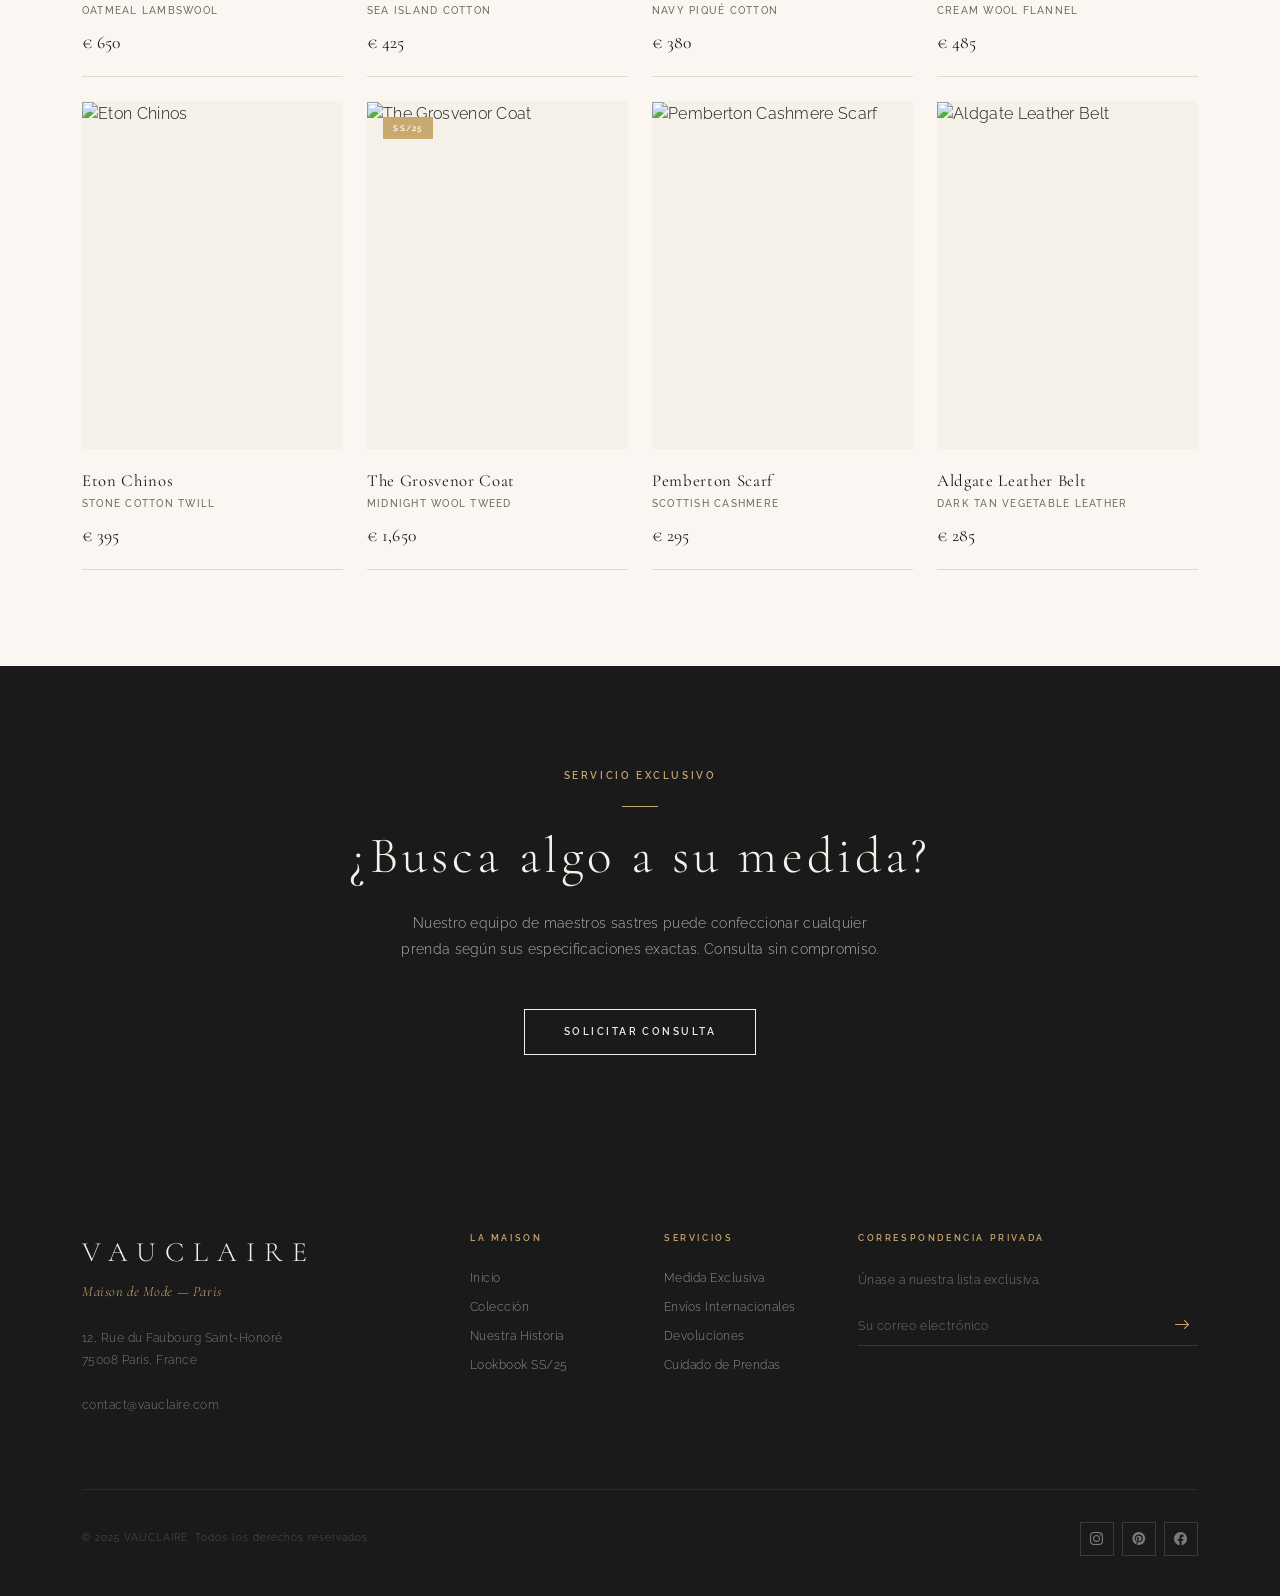
==== commit 14e29b61: "feat: dark mode, cursor mejorado, secciones dinamicas, imagenes corregidas - Cursor rediseñado con m" ====
--- a/catalogo.html
+++ b/catalogo.html
@@ -31,6 +31,9 @@
           <li class="nav-item ms-lg-2"><a class="nav-link" href="index.html#contacto"><i class="bi bi-envelope me-1" style="font-size:0.75rem;"></i>Contacto</a></li>
         </ul>
       </div>
+      <button class="theme-toggle" id="themeToggle" aria-label="Cambiar modo">
+        <i class="bi bi-moon" id="themeIcon"></i>
+      </button>
     </div>
   </nav>
 
--- a/css/style.css
+++ b/css/style.css
@@ -1014,6 +1014,170 @@
 .fade-up-d2 { transition-delay: 0.2s; }
 .fade-up-d3 { transition-delay: 0.3s; }
 .fade-up-d4 { transition-delay: 0.4s; }
+
+/* ===========================
+   CUSTOM CURSOR
+   mix-blend-mode: exclusion → auto-adapts to any background
+   Aparece oscuro sobre fondos claros, claro sobre fondos oscuros
+   =========================== */
+html, html *, html *::before, html *::after {
+  cursor: none !important;
+}
+
+.cursor-ring {
+  position: fixed;
+  top: 0; left: 0;
+  width: 32px;
+  height: 32px;
+  border: 1.5px solid #FFFFFF;
+  border-radius: 50%;
+  pointer-events: none;
+  z-index: 999999;
+  transform: translate(-50%, -50%);
+  mix-blend-mode: exclusion;
+  transition: width 0.3s cubic-bezier(0.25,0.46,0.45,0.94),
+              height 0.3s cubic-bezier(0.25,0.46,0.45,0.94);
+  will-change: left, top, width, height;
+  opacity: 1;
+}
+
+.cursor-dot {
+  position: fixed;
+  top: 0; left: 0;
+  width: 6px;
+  height: 6px;
+  background: #FFFFFF;
+  border-radius: 50%;
+  pointer-events: none;
+  z-index: 999999;
+  transform: translate(-50%, -50%);
+  mix-blend-mode: exclusion;
+  will-change: left, top;
+}
+
+.cursor-ring.is-hovering {
+  width: 54px;
+  height: 54px;
+}
+
+.cursor-ring.is-clicking {
+  width: 22px;
+  height: 22px;
+  transition: width 0.1s ease, height 0.1s ease;
+}
+
+/* ===========================
+   DARK MODE
+   Toggle via html.dark-mode
+   =========================== */
+html.dark-mode body        { background-color: #141310; color: #EDE8DE; }
+
+html.dark-mode .bg-cream-light  { background-color: #141310 !important; }
+html.dark-mode .bg-cream        { background-color: #1E1C17 !important; }
+html.dark-mode .bg-cream-dark   { background-color: #252219 !important; }
+
+html.dark-mode .navbar-vauclaire.scrolled {
+  background: #1E1C17 !important;
+  box-shadow: 0 1px 0 #2A2720;
+}
+html.dark-mode .brand-logo              { color: #EDE8DE !important; }
+html.dark-mode .navbar-vauclaire .nav-link { color: #EDE8DE !important; }
+html.dark-mode .nav-toggler span        { background: #EDE8DE; }
+
+html.dark-mode .hero-text-col   { background-color: #1E1C17; }
+html.dark-mode .hero-brand      { color: #EDE8DE; }
+html.dark-mode .hero-est        { color: #C9A96E; }
+html.dark-mode .hero-subtitle   { color: #8A8475; }
+
+html.dark-mode .section-title   { color: #EDE8DE; }
+html.dark-mode h2, html.dark-mode h3,
+html.dark-mode h4, html.dark-mode h5 { color: #EDE8DE; }
+html.dark-mode .body-text       { color: #8A8475; }
+html.dark-mode p                { color: #8A8475; }
+html.dark-mode .label-caps      { color: #C9A96E; }
+
+html.dark-mode .btn-v           { color: #EDE8DE; border-color: #3A3830; }
+html.dark-mode .btn-v:hover     { background: #EDE8DE; color: #141310; border-color: #EDE8DE; }
+html.dark-mode .btn-v-solid     { background: #EDE8DE; color: #141310; border-color: #EDE8DE; }
+html.dark-mode .btn-v-solid:hover { background: transparent; color: #EDE8DE; }
+html.dark-mode .btn-v-gold      { color: #C9A96E; border-color: #C9A96E; }
+
+html.dark-mode .product-name    { color: #EDE8DE; }
+html.dark-mode .product-price   { color: #EDE8DE; }
+html.dark-mode .product-material { color: #8A8475; }
+html.dark-mode .product-info    { border-bottom-color: #2A2720; }
+html.dark-mode .product-img-wrap { background-color: #1E1C17; }
+
+html.dark-mode .page-header     { background-color: #1E1C17; }
+html.dark-mode .page-header-title { color: #EDE8DE; }
+
+html.dark-mode .filter-btn      { color: #8A8475; border-color: #2A2720; }
+html.dark-mode .filter-btn:hover,
+html.dark-mode .filter-btn.active { background: #EDE8DE; border-color: #EDE8DE; color: #141310; }
+
+html.dark-mode .split-story-body { background: #1E1C17; }
+
+html.dark-mode .contact-section  { background-color: #1E1C17; }
+html.dark-mode .form-v           { color: #EDE8DE; border-bottom-color: #2A2720; }
+html.dark-mode .form-v::placeholder { color: #5A5850; }
+html.dark-mode .form-label-v     { color: #8A8475; }
+html.dark-mode select.form-v option { background: #1E1C17; }
+
+html.dark-mode .timeline-title   { color: #EDE8DE; }
+html.dark-mode .timeline-text    { color: #8A8475; }
+html.dark-mode .value-tile       { background: #1E1C17; border-color: #2A2720; }
+html.dark-mode .value-tile h3    { color: #EDE8DE; }
+
+html.dark-mode .theme-toggle     { border-color: #2A2720; color: #8A8475; }
+
+/* ===========================
+   THEME TOGGLE BUTTON
+   =========================== */
+.theme-toggle {
+  background: transparent;
+  border: 1px solid var(--border);
+  border-radius: 0;
+  width: 32px;
+  height: 32px;
+  display: inline-flex;
+  align-items: center;
+  justify-content: center;
+  color: var(--warm-gray);
+  font-size: 0.78rem;
+  transition: all var(--ease-med);
+  flex-shrink: 0;
+  margin-left: 0.5rem;
+}
+.theme-toggle:hover {
+  border-color: var(--gold);
+  color: var(--gold);
+}
+
+/* ===========================
+   SECTION DARK UTILITY (nosotros)
+   =========================== */
+.section-dark {
+  background-color: #111009 !important;
+}
+.section-dark .section-title,
+.section-dark h2, .section-dark h3 { color: #EDE8DE; }
+.section-dark .label-caps          { color: #C9A96E; }
+.section-dark .body-text, .section-dark p { color: rgba(237,232,222,0.52); }
+.section-dark .divider-gold,
+.section-dark .divider-gold-left   { background: #C9A96E; }
+.section-dark .heritage-line::before {
+  background: linear-gradient(to bottom, transparent,
+    rgba(201,169,110,0.22) 10%, rgba(201,169,110,0.22) 90%, transparent);
+}
+.section-dark .timeline-dot        { border-color: #111009; }
+.section-dark .timeline-title      { color: #EDE8DE; }
+.section-dark .timeline-text       { color: rgba(237,232,222,0.48); }
+.section-dark .value-tile          { background: rgba(255,255,255,0.03); border-color: rgba(201,169,110,0.18); }
+.section-dark .value-tile:hover    { border-color: #C9A96E; }
+.section-dark .value-tile h3       { color: #EDE8DE; }
+.section-dark .value-icon-wrap     { border-color: #C9A96E; color: #C9A96E; }
+.section-dark .btn-v               { color: #EDE8DE; border-color: rgba(237,232,222,0.35); }
+.section-dark .btn-v:hover         { background: #EDE8DE; color: #111009; }
 
 /* ===========================
    SCROLLBAR
